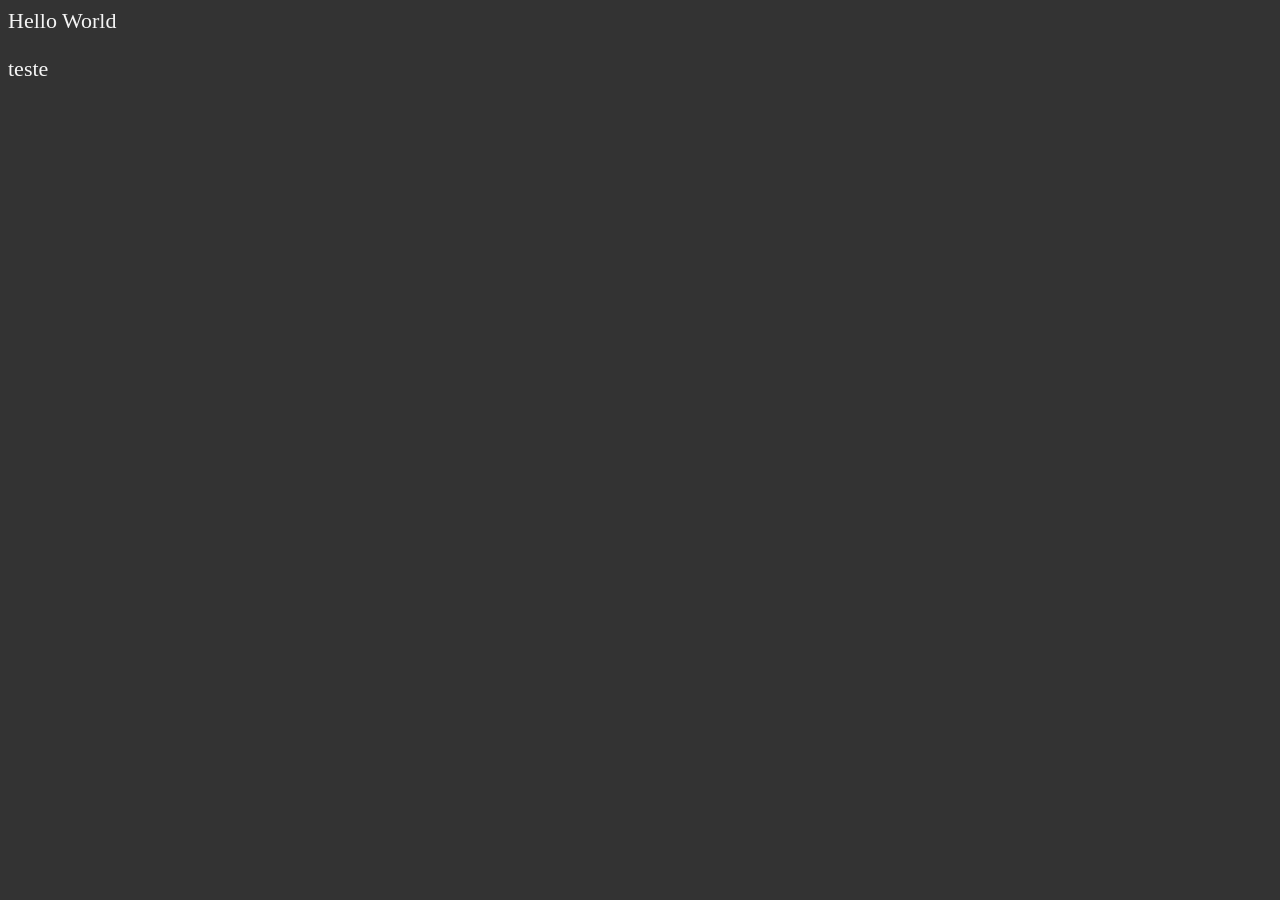
==== src/index.html @ 3e7c2756 "adiciona parágrafo vazio ao corpo do HTML" ====
<!doctype html>
<html lang="pt-br">
  <head>
    <meta charset="UTF-8" />
    <meta name="viewport" content="width=device-width, initial-scale=1.0" />
    <title>Olá Mundo</title>
    <link rel="stylesheet" href="main.css" type="text/css" />
  </head>

  <body>
    Hello World
    <p>teste</p>
    <p></p>
  </body>
</html>
---- src/main.css ----
html {
  font-size: 22px;
}
body {
  background-color: #333;
  color: whitesmoke;
}
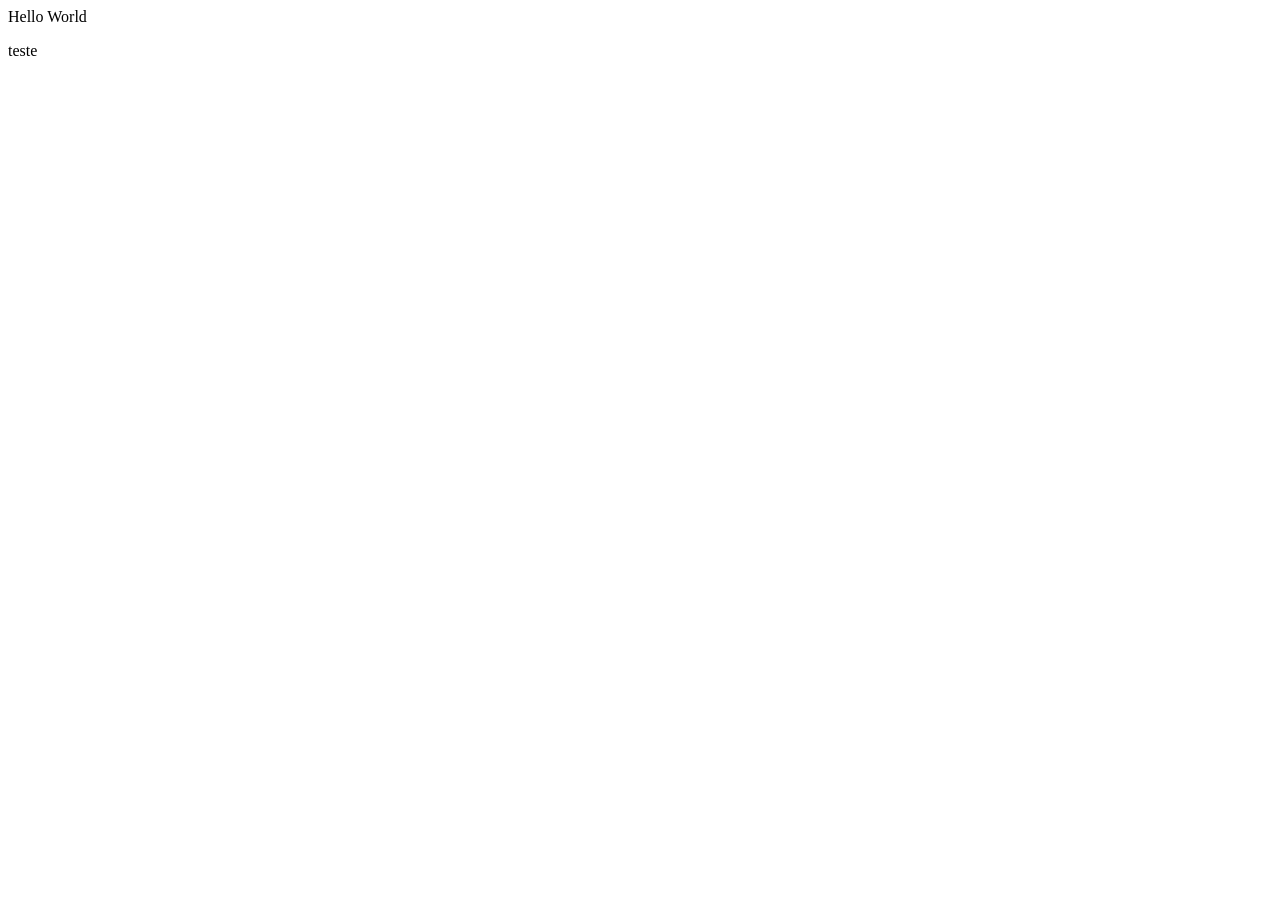
==== commit 98188009: "adicionado paragrafo" ====
--- a/src/index.html
+++ b/src/index.html
@@ -4,7 +4,6 @@
     <meta charset="UTF-8" />
     <meta name="viewport" content="width=device-width, initial-scale=1.0" />
     <title>Olá Mundo</title>
-    <link rel="stylesheet" href="main.css" type="text/css" />
   </head>
 
   <body>
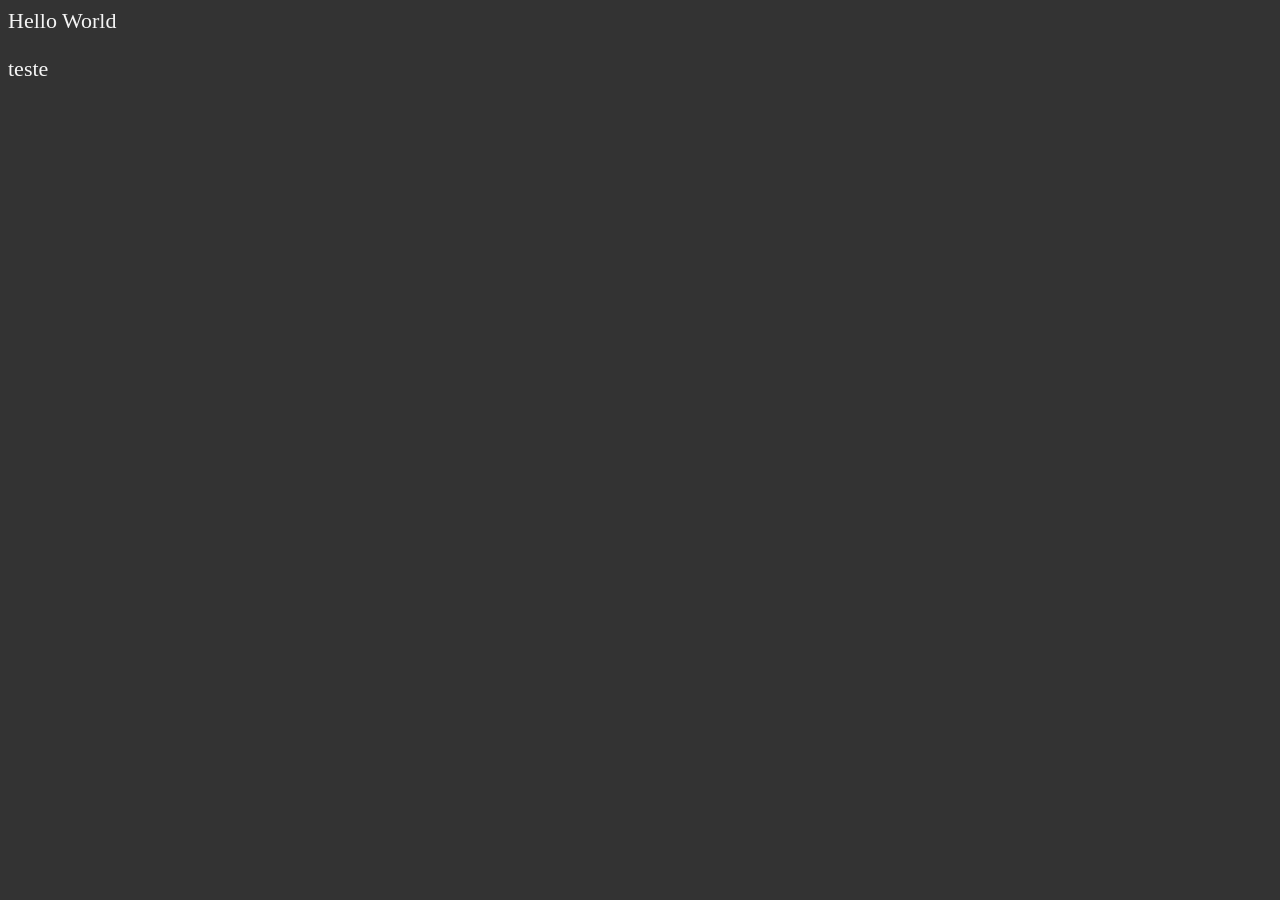
==== commit 79615cea: "Merge pull request #2 from Wellington-Matoss/develop2 adicionado paragrafo" ====
--- a/src/index.html
+++ b/src/index.html
@@ -4,11 +4,11 @@
     <meta charset="UTF-8" />
     <meta name="viewport" content="width=device-width, initial-scale=1.0" />
     <title>Olá Mundo</title>
+    <link rel="stylesheet" href="main.css" type="text/css" />
   </head>
 
   <body>
     Hello World
     <p>teste</p>
-    <p></p>
   </body>
 </html>
--- a/src/main.css
+++ b/src/main.css
@@ -0,0 +1,7 @@
+html {
+  font-size: 22px;
+}
+body {
+  background-color: #333;
+  color: whitesmoke;
+}
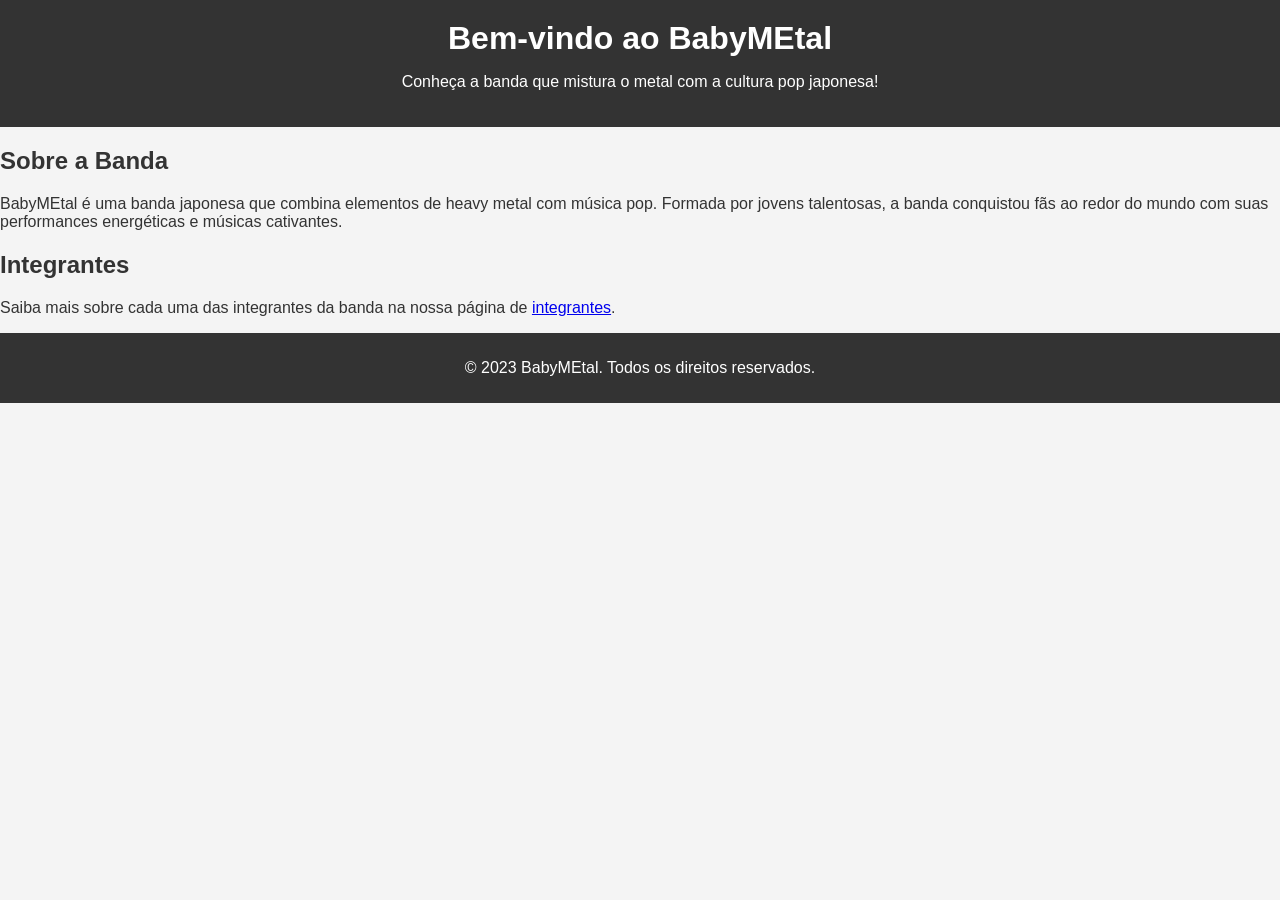
==== commit 734f726a: "site sobre babymetal" ====
--- a/src/index.html
+++ b/src/index.html
@@ -1,14 +1,31 @@
-<!doctype html>
 <html lang="pt-br">
   <head>
     <meta charset="UTF-8" />
     <meta name="viewport" content="width=device-width, initial-scale=1.0" />
-    <title>Olá Mundo</title>
-    <link rel="stylesheet" href="main.css" type="text/css" />
+    <title>BabyMEtal - Página Inicial</title>
+    <link rel="stylesheet" href="css/main.css" type="text/css" />
+    <script src="js/main.js" defer></script>
   </head>
-
   <body>
-    Hello World
-    <p>teste</p>
+    <header>
+      <h1>Bem-vindo ao BabyMEtal</h1>
+      <p>Conheça a banda que mistura o metal com a cultura pop japonesa!</p>
+    </header>
+    <main>
+      <section>
+        <h2>Sobre a Banda</h2>
+        <p>
+          BabyMEtal é uma banda japonesa que combina elementos de heavy metal com música pop. Formada por jovens talentosas, a banda conquistou fãs ao
+          redor do mundo com suas performances energéticas e músicas cativantes.
+        </p>
+      </section>
+      <section>
+        <h2>Integrantes</h2>
+        <p>Saiba mais sobre cada uma das integrantes da banda na nossa página de <a href="integrantes.html">integrantes</a>.</p>
+      </section>
+    </main>
+    <footer>
+      <p>&copy; 2023 BabyMEtal. Todos os direitos reservados.</p>
+    </footer>
   </body>
 </html>
--- a/src/css/main.css
+++ b/src/css/main.css
@@ -0,0 +1,67 @@
+html {
+  font-size: 16px;
+  box-sizing: border-box;
+}
+
+*, *::before, *::after {
+  box-sizing: inherit;
+}
+
+body {
+  margin: 0;
+  font-family: Arial, sans-serif;
+  background-color: #f4f4f4;
+  color: #333;
+}
+
+header {
+  background: #333;
+  color: #fff;
+  padding: 20px;
+  text-align: center;
+}
+
+h1 {
+  margin: 0;
+}
+
+h2 {
+  color: #333;
+}
+
+.container {
+  max-width: 1200px;
+  margin: 0 auto;
+  padding: 20px;
+}
+
+.integrantes {
+  display: flex;
+  flex-wrap: wrap;
+  justify-content: space-around;
+}
+
+.integrante {
+  background: #fff;
+  border: 1px solid #ddd;
+  border-radius: 5px;
+  margin: 10px;
+  padding: 15px;
+  width: calc(33% - 40px);
+  box-shadow: 0 2px 5px rgba(0, 0, 0, 0.1);
+}
+
+.integrante img {
+  max-width: 100%;
+  border-radius: 5px;
+}
+
+footer {
+  text-align: center;
+  padding: 10px;
+  background: #333;
+  color: #fff;
+  position: relative;
+  bottom: 0;
+  width: 100%;
+}
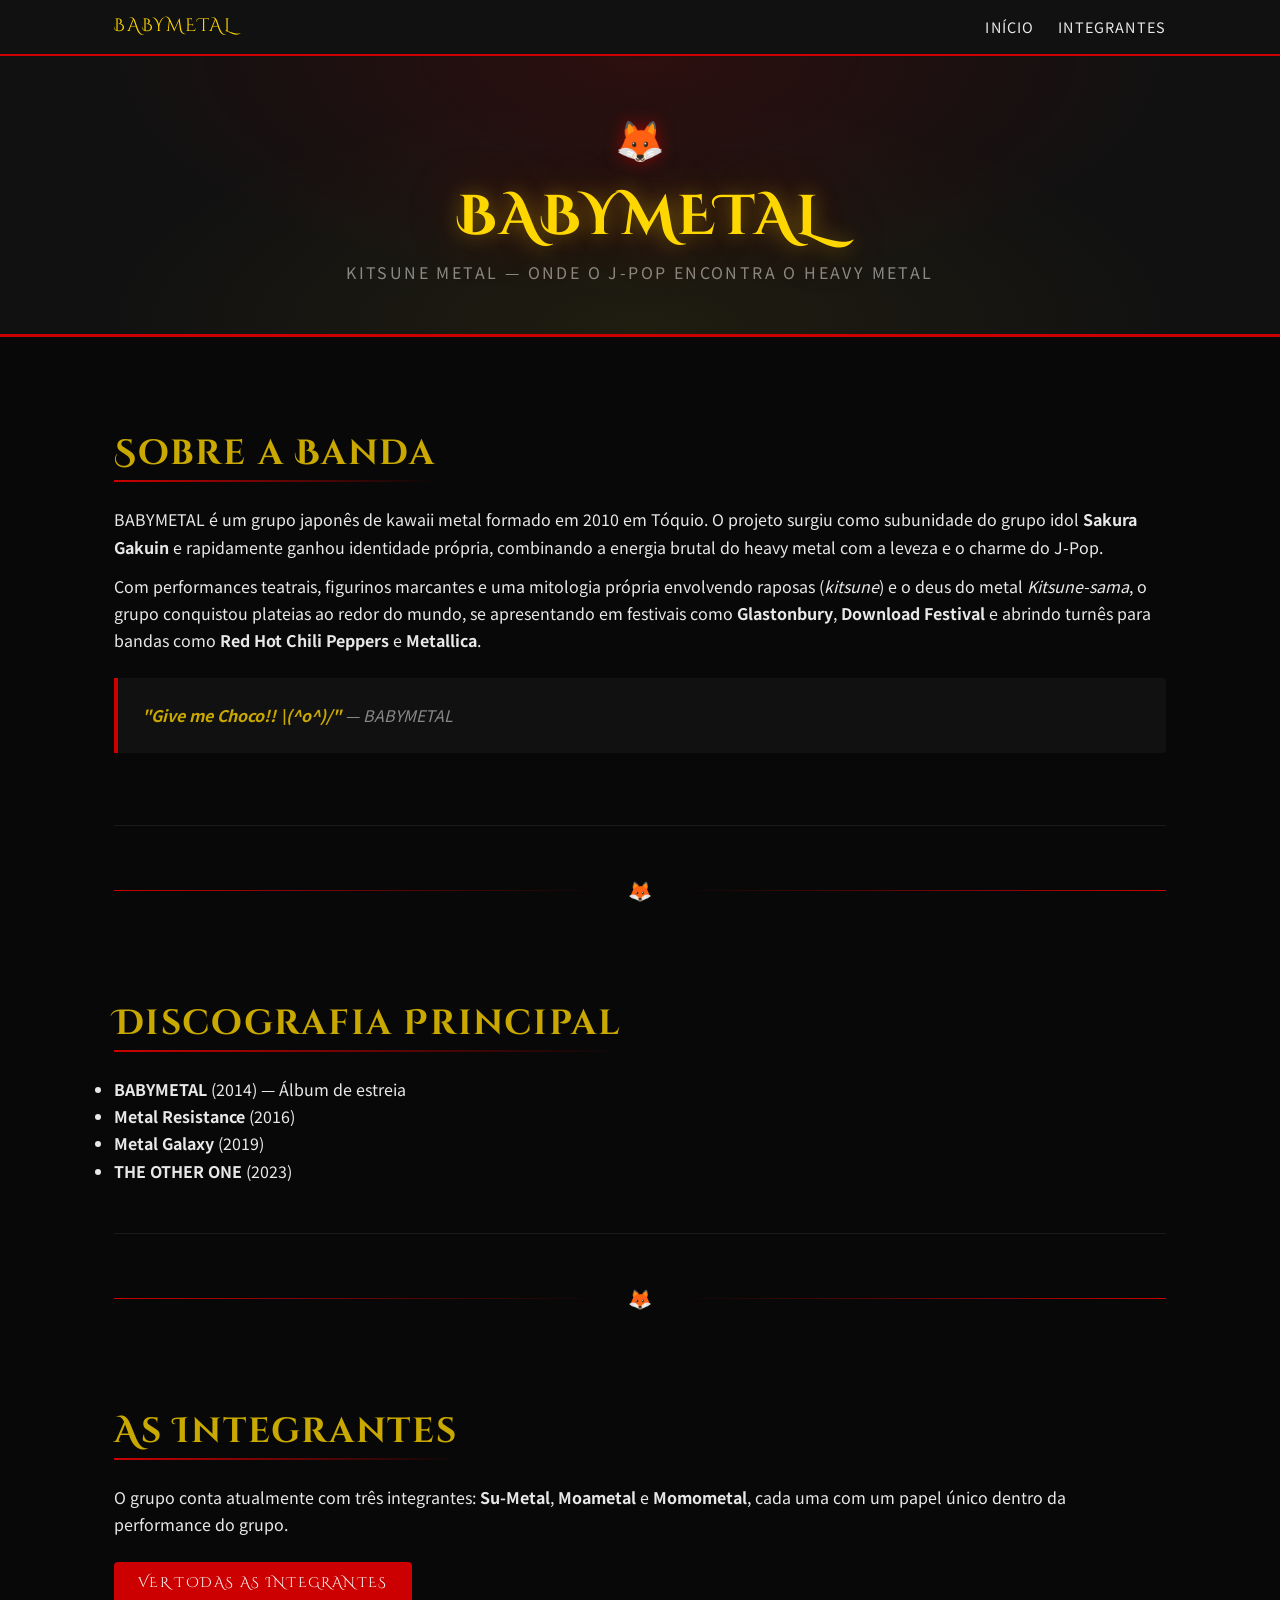
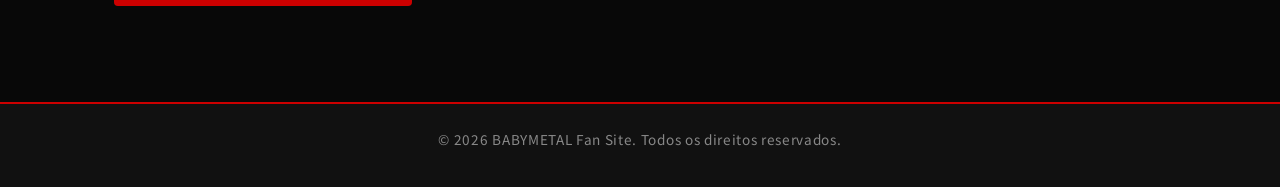
==== commit 2f47f762: "Atualiza o estilo e conteúdo das páginas HTML e CSS para o tema BABYMETAL, incluindo melhorias na ti" ====
--- a/src/index.html
+++ b/src/index.html
@@ -1,31 +1,80 @@
-<html lang="pt-br">
+<!doctype html>
+<html lang="pt-BR">
   <head>
     <meta charset="UTF-8" />
     <meta name="viewport" content="width=device-width, initial-scale=1.0" />
-    <title>BabyMEtal - Página Inicial</title>
-    <link rel="stylesheet" href="css/main.css" type="text/css" />
+    <title>BABYMETAL — Página Inicial</title>
+    <link
+      rel="preload"
+      href="https://fonts.googleapis.com/css2?family=Cinzel:wght@400;700;900&family=Cinzel+Decorative:wght@700&family=Noto+Sans+JP:wght@300;400;700&display=swap"
+      as="style"
+    />
+    <link rel="stylesheet" href="css/main.css" />
     <script src="js/main.js" defer></script>
   </head>
   <body>
-    <header>
-      <h1>Bem-vindo ao BabyMEtal</h1>
-      <p>Conheça a banda que mistura o metal com a cultura pop japonesa!</p>
+    <nav class="site-nav" aria-label="Navegação principal">
+      <div class="container">
+        <a href="index.html" class="nav-logo" aria-label="BABYMETAL — Início">BABYMETAL</a>
+        <ul class="nav-links">
+          <li><a href="index.html" aria-current="page">Início</a></li>
+          <li><a href="integrantes.html">Integrantes</a></li>
+        </ul>
+      </div>
+    </nav>
+
+    <header class="site-header">
+      <div class="container">
+        <span class="header-kitsune" aria-hidden="true">🦊</span>
+        <h1>BABYMETAL</h1>
+        <p class="tagline">Kitsune Metal — Onde o J-Pop encontra o Heavy Metal</p>
+      </div>
     </header>
+
     <main>
-      <section>
-        <h2>Sobre a Banda</h2>
-        <p>
-          BabyMEtal é uma banda japonesa que combina elementos de heavy metal com música pop. Formada por jovens talentosas, a banda conquistou fãs ao
-          redor do mundo com suas performances energéticas e músicas cativantes.
-        </p>
-      </section>
-      <section>
-        <h2>Integrantes</h2>
-        <p>Saiba mais sobre cada uma das integrantes da banda na nossa página de <a href="integrantes.html">integrantes</a>.</p>
-      </section>
+      <div class="container">
+        <section class="section" aria-labelledby="sobre-titulo">
+          <h2 id="sobre-titulo">Sobre a Banda</h2>
+          <p>
+            BABYMETAL é um grupo japonês de kawaii metal formado em 2010 em Tóquio. O projeto surgiu como subunidade do grupo idol
+            <strong>Sakura Gakuin</strong> e rapidamente ganhou identidade própria, combinando a energia brutal do heavy metal com a leveza e o charme
+            do J-Pop.
+          </p>
+          <p>
+            Com performances teatrais, figurinos marcantes e uma mitologia própria envolvendo raposas (<em>kitsune</em>) e o deus do metal
+            <em>Kitsune-sama</em>, o grupo conquistou plateias ao redor do mundo, se apresentando em festivais como <strong>Glastonbury</strong>,
+            <strong>Download Festival</strong> e abrindo turnês para bandas como <strong>Red Hot Chili Peppers</strong> e <strong>Metallica</strong>.
+          </p>
+          <blockquote class="band-quote"><strong>"Give me Choco!! \(^o^)/"</strong> — BABYMETAL</blockquote>
+        </section>
+
+        <div class="divider" aria-hidden="true">🦊</div>
+
+        <section class="section" aria-labelledby="discografia-titulo">
+          <h2 id="discografia-titulo">Discografia Principal</h2>
+          <ul>
+            <li><strong>BABYMETAL</strong> (2014) — Álbum de estreia</li>
+            <li><strong>Metal Resistance</strong> (2016)</li>
+            <li><strong>Metal Galaxy</strong> (2019)</li>
+            <li><strong>THE OTHER ONE</strong> (2023)</li>
+          </ul>
+        </section>
+
+        <div class="divider" aria-hidden="true">🦊</div>
+
+        <section class="section" aria-labelledby="integrantes-titulo">
+          <h2 id="integrantes-titulo">As Integrantes</h2>
+          <p>
+            O grupo conta atualmente com três integrantes: <strong>Su-Metal</strong>, <strong>Moametal</strong> e <strong>Momometal</strong>, cada uma
+            com um papel único dentro da performance do grupo.
+          </p>
+          <a href="integrantes.html" class="cta-link">Ver todas as integrantes</a>
+        </section>
+      </div>
     </main>
-    <footer>
-      <p>&copy; 2023 BabyMEtal. Todos os direitos reservados.</p>
+
+    <footer class="site-footer">
+      <p>&copy; 2026 BABYMETAL Fan Site. Todos os direitos reservados.</p>
     </footer>
   </body>
 </html>
--- a/src/css/main.css
+++ b/src/css/main.css
@@ -1,67 +1,428 @@
+/* ============================================
+   BABYMETAL — Stylesheet
+   Tema: Metal / Gótico Japonês
+   ============================================ */
+
+@import url('https://fonts.googleapis.com/css2?family=Cinzel:wght@400;700;900&family=Cinzel+Decorative:wght@700&family=Noto+Sans+JP:wght@300;400;700&display=swap');
+
+/* --- Reset & Base --- */
+*,
+*::before,
+*::after {
+  box-sizing: border-box;
+  margin: 0;
+  padding: 0;
+}
+
+:root {
+  --color-bg: #080808;
+  --color-surface: #111111;
+  --color-surface-2: #1a1a1a;
+  --color-red: #cc0000;
+  --color-red-glow: #ff1a1a;
+  --color-gold: #c9a800;
+  --color-gold-light: #ffd700;
+  --color-text: #e8e8e8;
+  --color-muted: #888;
+  --font-heading: 'Cinzel Decorative', 'Cinzel', serif;
+  --font-body: 'Noto Sans JP', 'Arial', sans-serif;
+  --spacing-sm: 0.75rem;
+  --spacing-md: 1.5rem;
+  --spacing-lg: 3rem;
+  --radius: 4px;
+  --transition: 200ms ease;
+}
+
 html {
   font-size: 16px;
-  box-sizing: border-box;
-}
-
-*, *::before, *::after {
-  box-sizing: inherit;
+  scroll-behavior: smooth;
 }
 
 body {
-  margin: 0;
-  font-family: Arial, sans-serif;
-  background-color: #f4f4f4;
-  color: #333;
-}
-
-header {
-  background: #333;
+  font-family: var(--font-body);
+  background-color: var(--color-bg);
+  color: var(--color-text);
+  line-height: 1.7;
+  min-height: 100vh;
+}
+
+/* --- Acessibilidade — reduzir movimento --- */
+@media (prefers-reduced-motion: reduce) {
+  *,
+  *::before,
+  *::after {
+    animation: none !important;
+    transition: none !important;
+  }
+}
+
+/* --- Tipografia --- */
+h1,
+h2,
+h3 {
+  font-family: var(--font-heading);
+  letter-spacing: 0.05em;
+  line-height: 1.2;
+}
+
+h1 {
+  font-size: clamp(2rem, 5vw, 3.5rem);
+}
+h2 {
+  font-size: clamp(1.4rem, 3vw, 2.2rem);
+  color: var(--color-gold);
+}
+h3 {
+  font-size: clamp(1.1rem, 2.5vw, 1.5rem);
+  color: var(--color-text);
+}
+
+p {
+  margin-bottom: var(--spacing-sm);
+}
+
+a {
+  color: var(--color-red-glow);
+  text-decoration: none;
+  transition: color var(--transition);
+}
+
+a:hover,
+a:focus {
+  color: var(--color-gold-light);
+  text-decoration: underline;
+}
+
+a:focus-visible {
+  outline: 2px solid var(--color-gold);
+  outline-offset: 3px;
+  border-radius: var(--radius);
+}
+
+/* --- Layout Utilitários --- */
+.container {
+  max-width: 1100px;
+  margin-inline: auto;
+  padding-inline: var(--spacing-md);
+}
+
+/* --- Navegação --- */
+.site-nav {
+  background-color: var(--color-surface);
+  border-bottom: 2px solid var(--color-red);
+  position: sticky;
+  top: 0;
+  z-index: 100;
+}
+
+.site-nav .container {
+  display: flex;
+  align-items: center;
+  justify-content: space-between;
+  padding-block: var(--spacing-sm);
+}
+
+.nav-logo {
+  font-family: var(--font-heading);
+  font-size: 1.1rem;
+  color: var(--color-gold-light);
+  letter-spacing: 0.1em;
+  text-decoration: none;
+}
+
+.nav-logo:hover {
+  color: var(--color-text);
+  text-decoration: none;
+}
+
+.nav-links {
+  list-style: none;
+  display: flex;
+  gap: var(--spacing-md);
+}
+
+.nav-links a {
+  color: var(--color-text);
+  font-size: 0.9rem;
+  letter-spacing: 0.08em;
+  text-transform: uppercase;
+  text-decoration: none;
+  transition: color var(--transition);
+}
+
+.nav-links a:hover,
+.nav-links a:focus {
+  color: var(--color-gold-light);
+  text-decoration: none;
+}
+
+/* --- Header / Hero --- */
+.site-header {
+  background-color: var(--color-surface);
+  border-bottom: 3px solid var(--color-red);
+  text-align: center;
+  padding: var(--spacing-lg) var(--spacing-md);
+  position: relative;
+  overflow: hidden;
+}
+
+.site-header::before {
+  content: '';
+  position: absolute;
+  inset: 0;
+  background:
+    radial-gradient(ellipse at top, rgba(204, 0, 0, 0.15) 0%, transparent 60%),
+    radial-gradient(ellipse at bottom, rgba(201, 168, 0, 0.08) 0%, transparent 60%);
+  pointer-events: none;
+}
+
+.site-header h1 {
+  color: var(--color-gold-light);
+  text-shadow:
+    0 0 20px rgba(255, 215, 0, 0.4),
+    0 0 60px rgba(204, 0, 0, 0.3);
+  position: relative;
+}
+
+.site-header .tagline {
+  color: var(--color-muted);
+  font-size: clamp(0.85rem, 2vw, 1rem);
+  letter-spacing: 0.15em;
+  text-transform: uppercase;
+  margin-top: 0.5rem;
+  margin-bottom: 0;
+}
+
+.header-kitsune {
+  font-size: 2.5rem;
+  display: block;
+  margin-bottom: var(--spacing-sm);
+  filter: drop-shadow(0 0 8px rgba(204, 0, 0, 0.6));
+}
+
+/* --- Seções --- */
+main {
+  padding-block: var(--spacing-lg);
+}
+
+.section {
+  padding-block: var(--spacing-lg);
+  border-bottom: 1px solid var(--color-surface-2);
+}
+
+.section:last-child {
+  border-bottom: none;
+}
+
+.section h2 {
+  margin-bottom: var(--spacing-md);
+  position: relative;
+  display: inline-block;
+}
+
+.section h2::after {
+  content: '';
+  display: block;
+  height: 2px;
+  width: 100%;
+  background: linear-gradient(to right, var(--color-red), transparent);
+  margin-top: 0.3rem;
+}
+
+/* --- Cards de Integrantes --- */
+.members-grid {
+  display: grid;
+  grid-template-columns: repeat(auto-fit, minmax(260px, 1fr));
+  gap: var(--spacing-md);
+  margin-top: var(--spacing-md);
+}
+
+.member-card {
+  background: var(--color-surface);
+  border: 1px solid var(--color-surface-2);
+  border-top: 3px solid var(--color-red);
+  border-radius: var(--radius);
+  padding: var(--spacing-md);
+  transition:
+    transform var(--transition),
+    box-shadow var(--transition),
+    border-top-color var(--transition);
+}
+
+.member-card:hover {
+  transform: translateY(-4px);
+  box-shadow: 0 8px 24px rgba(204, 0, 0, 0.25);
+  border-top-color: var(--color-gold);
+}
+
+.member-card .member-icon {
+  font-size: 3rem;
+  display: block;
+  text-align: center;
+  margin-bottom: var(--spacing-sm);
+  filter: drop-shadow(0 0 6px rgba(204, 0, 0, 0.5));
+}
+
+.member-card h3 {
+  text-align: center;
+  color: var(--color-gold-light);
+  margin-bottom: 0.25rem;
+}
+
+.member-card .member-real-name {
+  text-align: center;
+  font-size: 0.8rem;
+  color: var(--color-muted);
+  letter-spacing: 0.08em;
+  margin-bottom: var(--spacing-sm);
+  text-transform: uppercase;
+}
+
+.member-card p {
+  font-size: 0.9rem;
+  color: var(--color-text);
+  margin-bottom: 0;
+}
+
+.member-role {
+  display: inline-block;
+  background: rgba(204, 0, 0, 0.15);
+  border: 1px solid var(--color-red);
+  color: var(--color-red-glow);
+  font-size: 0.7rem;
+  letter-spacing: 0.1em;
+  text-transform: uppercase;
+  padding: 0.2rem 0.6rem;
+  border-radius: var(--radius);
+  margin-bottom: var(--spacing-sm);
+}
+
+/* --- Ex-integrante --- */
+.ex-members-section {
+  margin-top: var(--spacing-lg);
+}
+
+.ex-members-section h2 {
+  color: var(--color-muted);
+}
+
+.ex-members-section h2::after {
+  background: linear-gradient(to right, var(--color-muted), transparent);
+}
+
+.member-card.ex-member {
+  border-top-color: var(--color-muted);
+  opacity: 0.75;
+}
+
+.member-card.ex-member:hover {
+  border-top-color: var(--color-muted);
+  box-shadow: 0 8px 24px rgba(136, 136, 136, 0.15);
+  opacity: 1;
+}
+
+.ex-badge {
+  display: inline-block;
+  background: rgba(136, 136, 136, 0.15);
+  border: 1px solid var(--color-muted);
+  color: var(--color-muted);
+  font-size: 0.7rem;
+  letter-spacing: 0.1em;
+  text-transform: uppercase;
+  padding: 0.2rem 0.6rem;
+  border-radius: var(--radius);
+  margin-bottom: var(--spacing-sm);
+}
+
+/* --- Divisor decorativo --- */
+.divider {
+  display: flex;
+  align-items: center;
+  gap: var(--spacing-md);
+  margin-block: var(--spacing-lg);
+  color: var(--color-muted);
+  font-size: 1.2rem;
+}
+
+.divider::before,
+.divider::after {
+  content: '';
+  flex: 1;
+  height: 1px;
+  background: linear-gradient(to var(--dir, right), var(--color-red), transparent);
+}
+
+.divider::after {
+  --dir: left;
+}
+
+/* --- Destaque / Quote --- */
+.band-quote {
+  background: var(--color-surface);
+  border-left: 4px solid var(--color-red);
+  padding: var(--spacing-md);
+  margin-block: var(--spacing-md);
+  border-radius: 0 var(--radius) var(--radius) 0;
+  font-style: italic;
+  color: var(--color-muted);
+}
+
+.band-quote strong {
+  color: var(--color-gold);
+}
+
+/* --- CTA (call to action) --- */
+.cta-link {
+  display: inline-block;
+  background: var(--color-red);
   color: #fff;
-  padding: 20px;
+  font-family: var(--font-heading);
+  font-size: 0.85rem;
+  letter-spacing: 0.1em;
+  text-transform: uppercase;
+  padding: 0.65rem 1.5rem;
+  border-radius: var(--radius);
+  text-decoration: none;
+  transition:
+    background var(--transition),
+    box-shadow var(--transition);
+  margin-top: var(--spacing-sm);
+}
+
+.cta-link:hover,
+.cta-link:focus {
+  background: var(--color-red-glow);
+  box-shadow: 0 0 16px rgba(255, 26, 26, 0.5);
+  color: #fff;
+  text-decoration: none;
+}
+
+/* --- Footer --- */
+.site-footer {
+  background: var(--color-surface);
+  border-top: 2px solid var(--color-red);
   text-align: center;
-}
-
-h1 {
-  margin: 0;
-}
-
-h2 {
-  color: #333;
-}
-
-.container {
-  max-width: 1200px;
-  margin: 0 auto;
-  padding: 20px;
-}
-
-.integrantes {
-  display: flex;
-  flex-wrap: wrap;
-  justify-content: space-around;
-}
-
-.integrante {
-  background: #fff;
-  border: 1px solid #ddd;
-  border-radius: 5px;
-  margin: 10px;
-  padding: 15px;
-  width: calc(33% - 40px);
-  box-shadow: 0 2px 5px rgba(0, 0, 0, 0.1);
-}
-
-.integrante img {
-  max-width: 100%;
-  border-radius: 5px;
-}
-
-footer {
-  text-align: center;
-  padding: 10px;
-  background: #333;
-  color: #fff;
-  position: relative;
-  bottom: 0;
-  width: 100%;
-}+  padding: var(--spacing-md);
+  color: var(--color-muted);
+  font-size: 0.85rem;
+  letter-spacing: 0.05em;
+}
+
+.site-footer a {
+  color: var(--color-gold);
+}
+
+/* --- Responsividade --- */
+@media (max-width: 600px) {
+  .nav-links {
+    gap: var(--spacing-sm);
+  }
+
+  .nav-links a {
+    font-size: 0.8rem;
+  }
+
+  .members-grid {
+    grid-template-columns: 1fr;
+  }
+}
